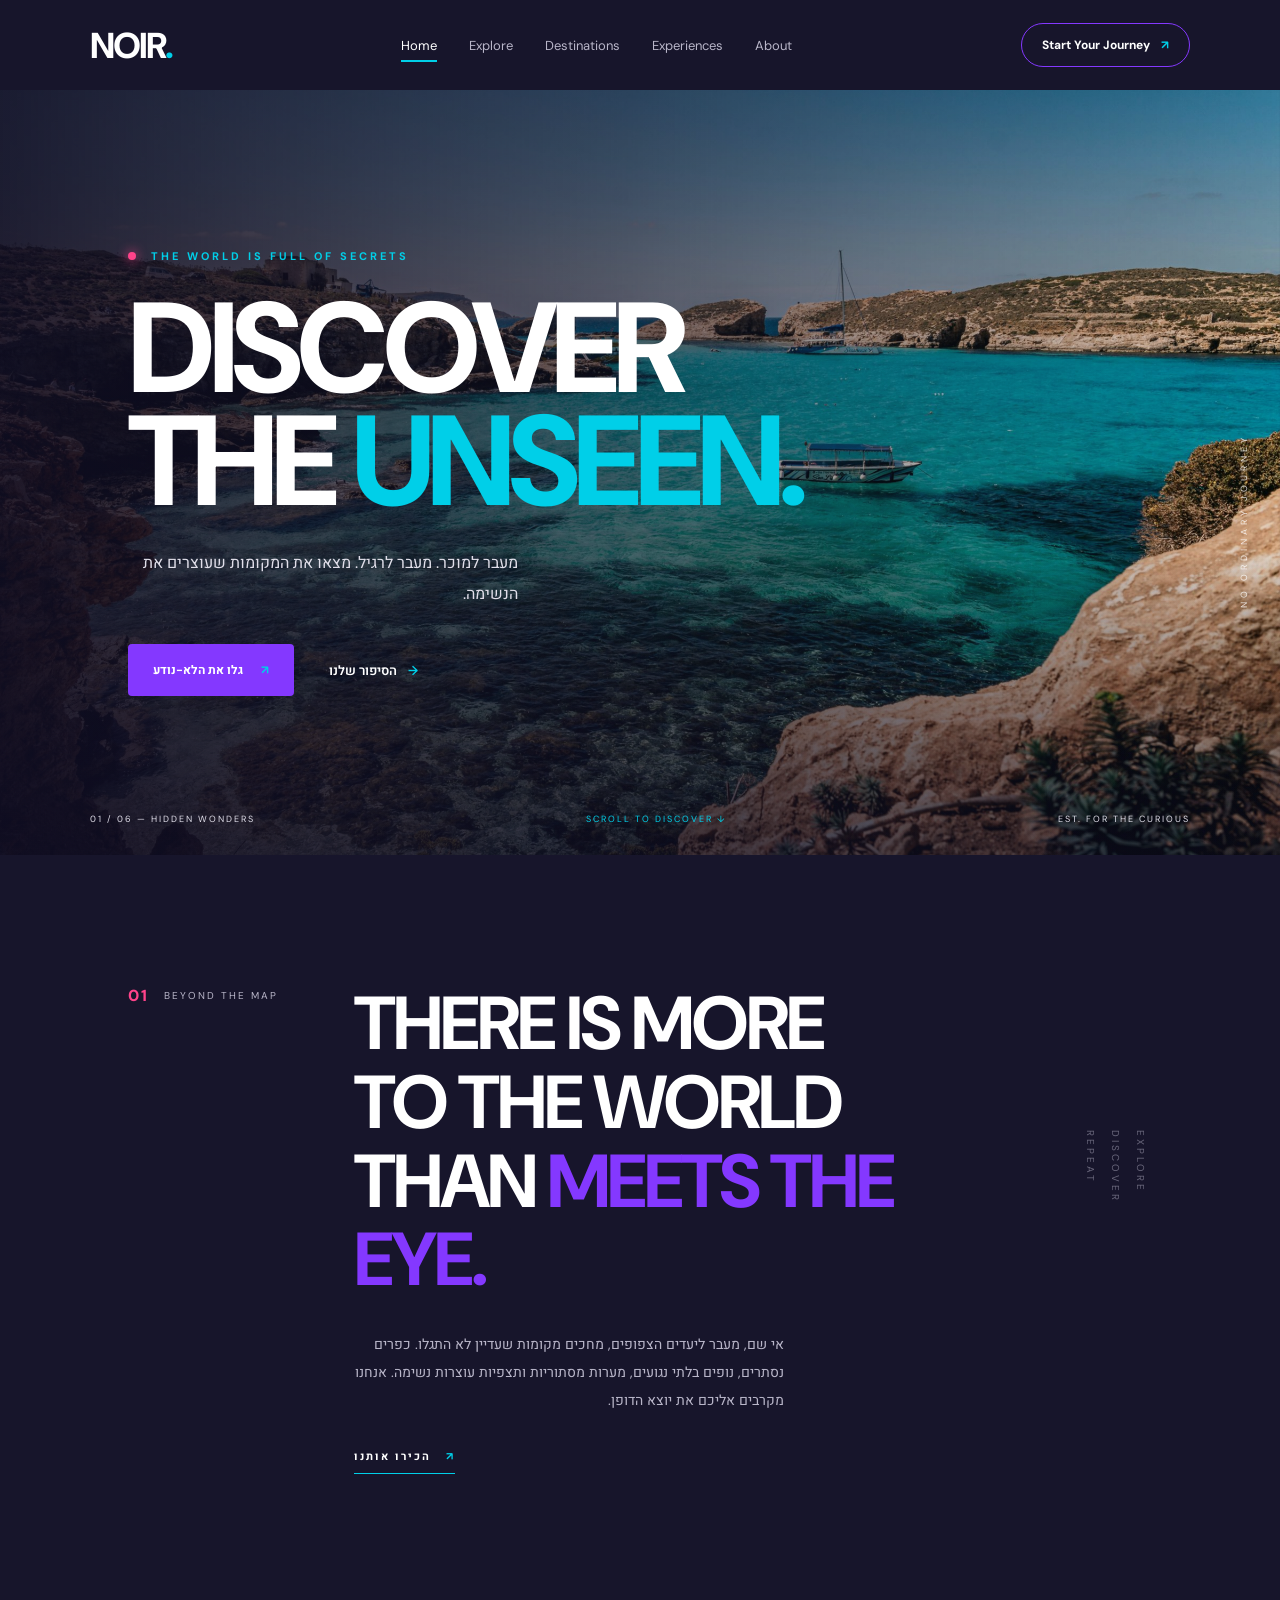
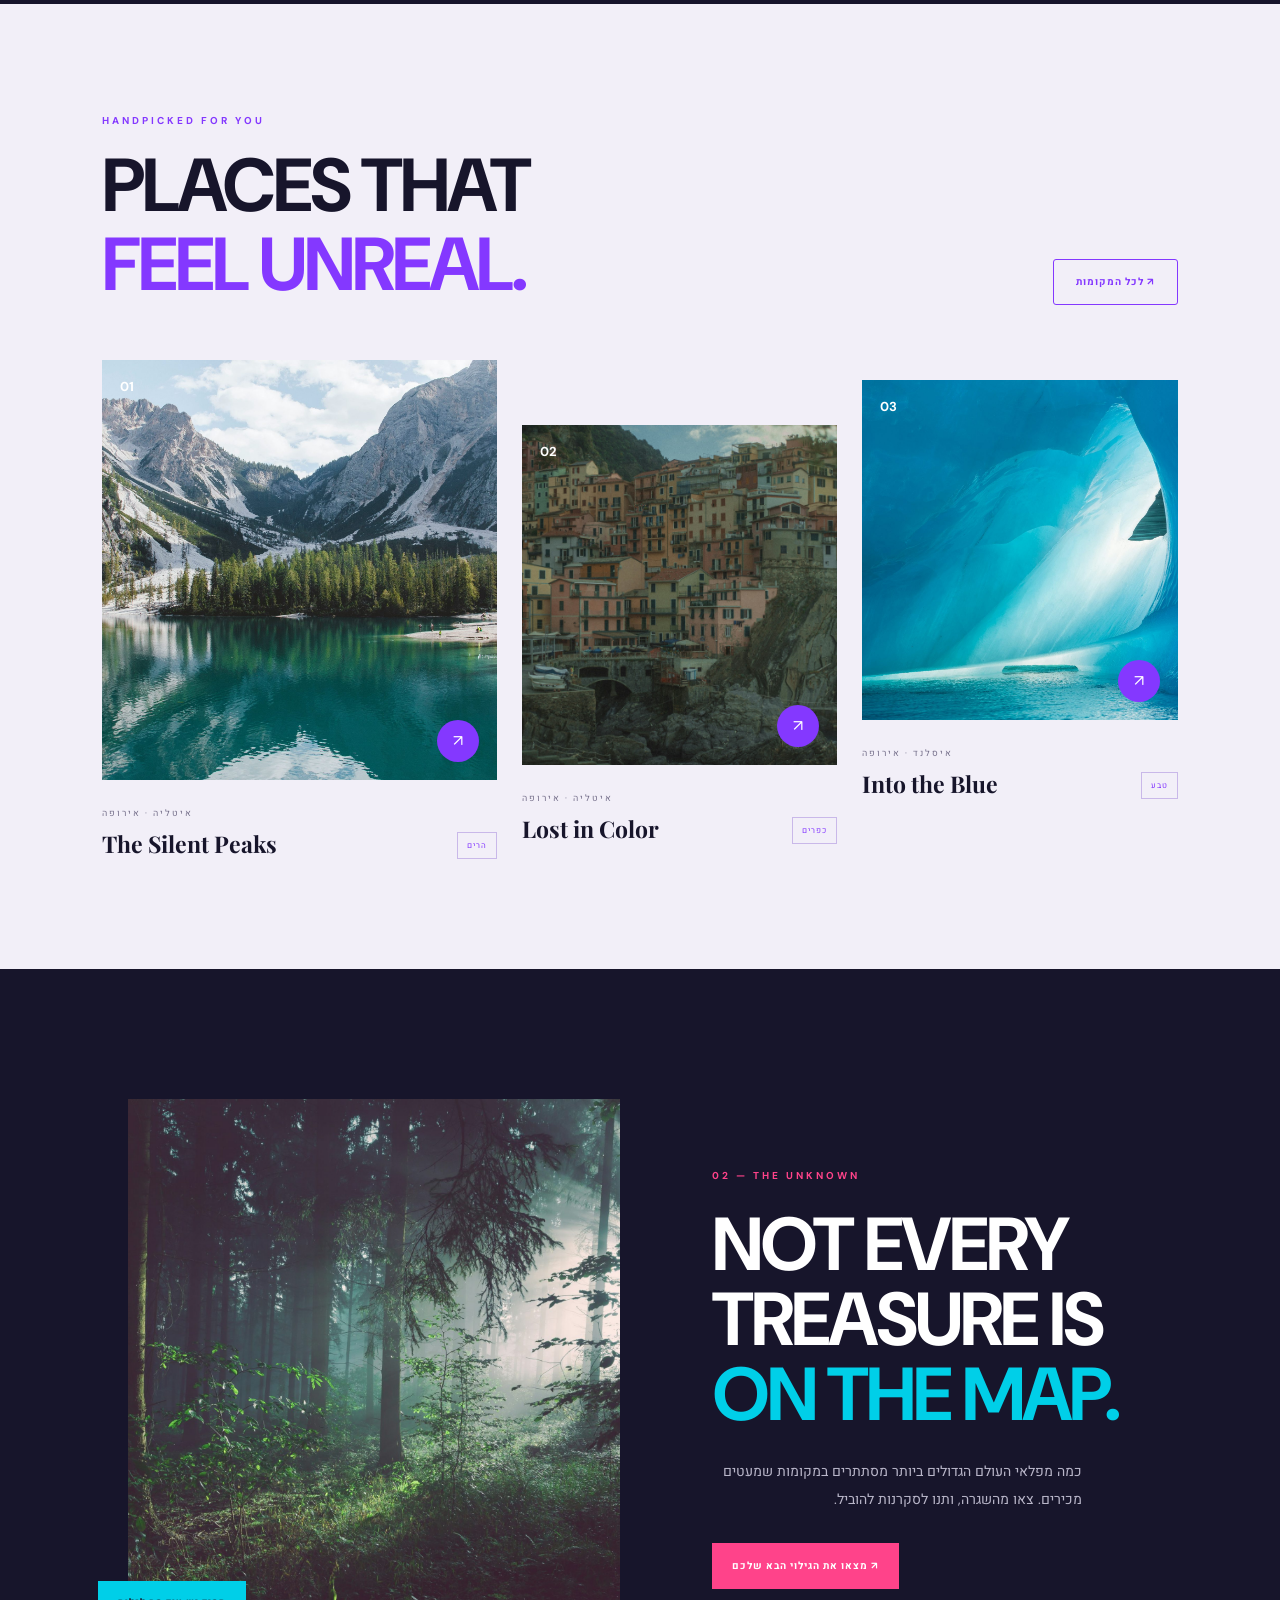
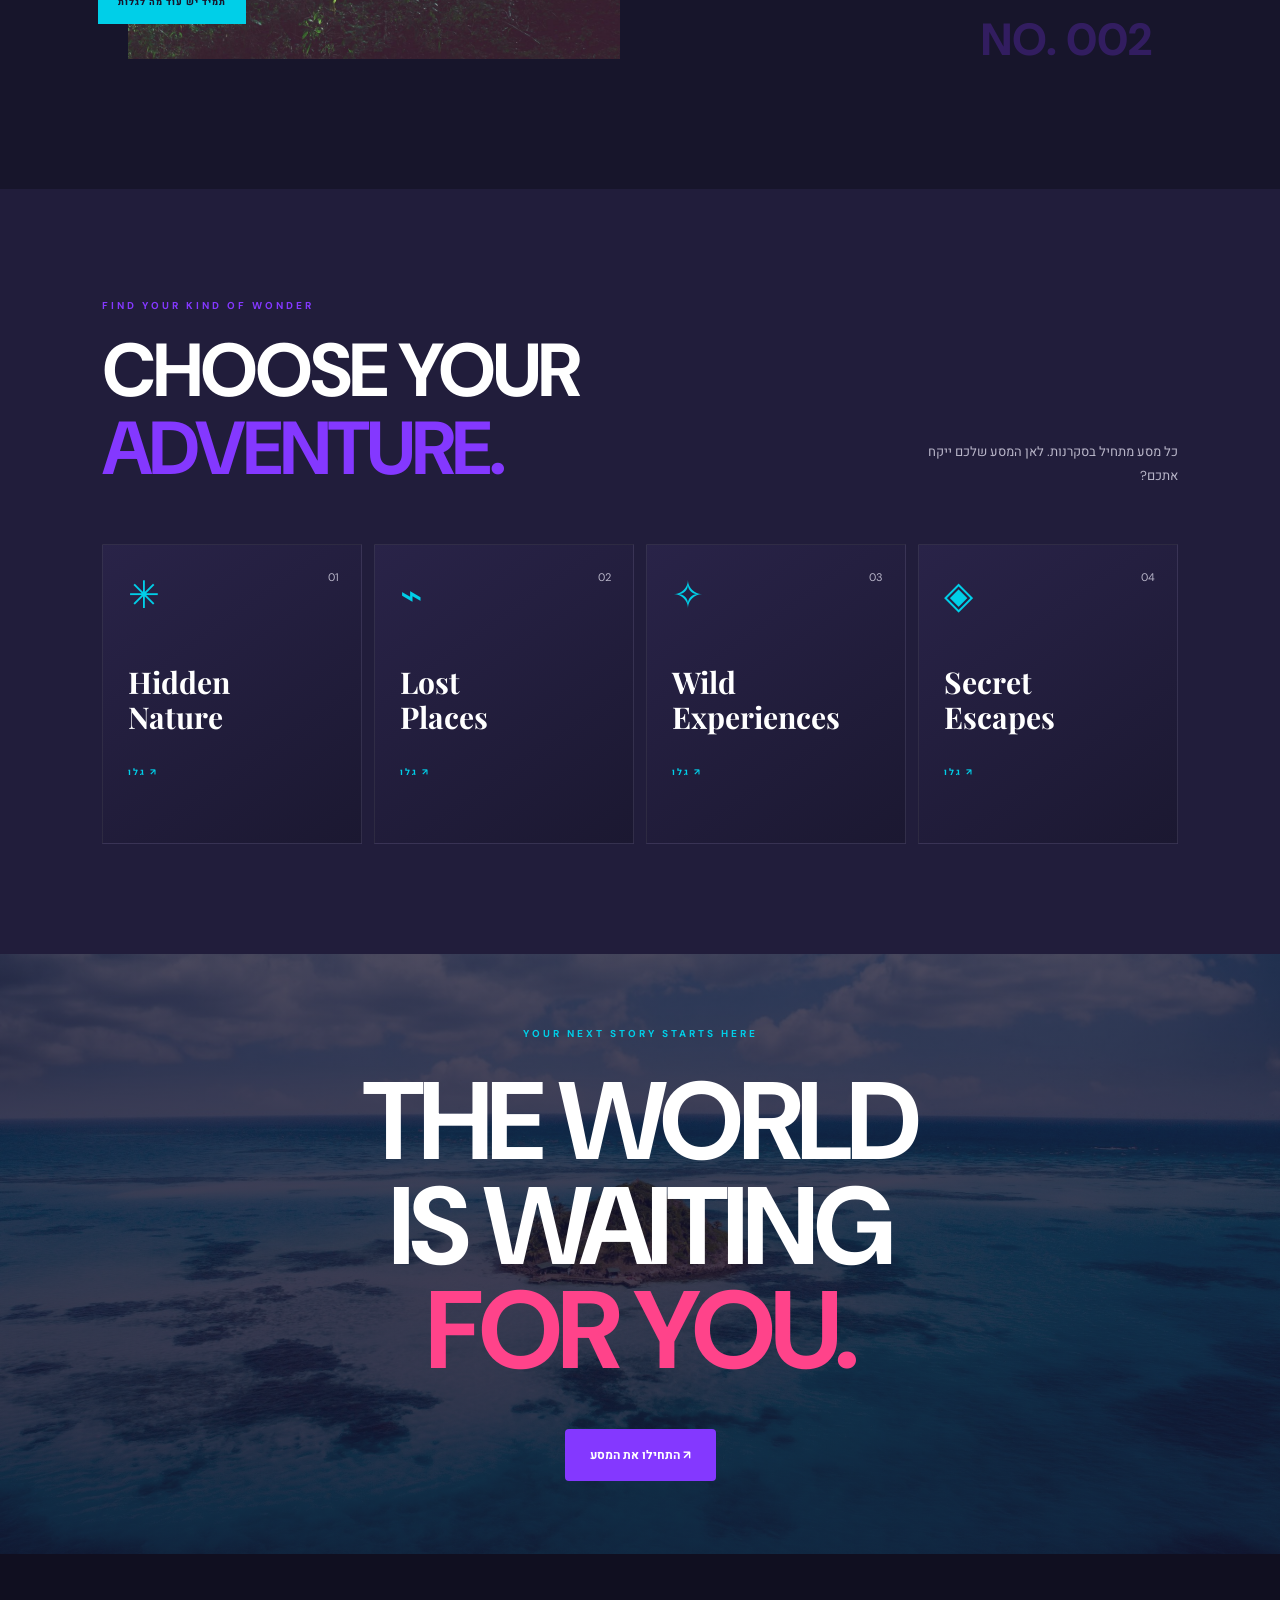
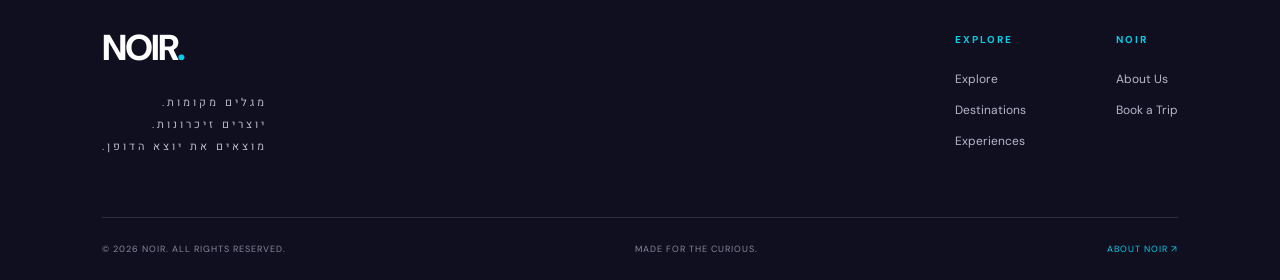
==== index.html @ 34026c44 "first commit" ====
<!DOCTYPE html>
<html lang="en" dir="ltr">

<head>
    <meta charset="UTF-8">
    <meta name="viewport" content="width=device-width, initial-scale=1.0">
    <title>NOIR | Discover the Unseen</title>

    <link rel="icon" href="favicon.ico">
    <link rel="preconnect" href="https://fonts.googleapis.com">
    <link rel="preconnect" href="https://fonts.gstatic.com" crossorigin>
    <link href="https://fonts.googleapis.com/css2?family=DM+Sans:wght@400;500;600;700;800&family=Playfair+Display:wght@600;700;800&family=Heebo:wght@400;500;600;700&display=swap" rel="stylesheet">
    <link rel="stylesheet" href="css/style.css">
    <link rel="stylesheet" href="css/home.css">
</head>

<body>

    <!-- HEADER -->
    <header class="site-header">

        <a href="index.html" class="logo">NOIR<span>.</span></a>

        <nav class="main-nav">
            <a href="index.html" class="active">Home</a>
            <a href="pages/explore.html">Explore</a>
            <a href="pages/destinations.html">Destinations</a>
            <a href="pages/experiences.html">Experiences</a>
            <a href="pages/about.html">About</a>
        </nav>

        <a href="pages/booking.html" class="header-button">Start Your Journey <span>↗</span></a>

    </header>

    <!-- MAIN -->
    <main>

        <!-- HERO SECTION -->
        <section class="hero">

            <img src="assets/images/hero-lagoon.jpg"
                 alt="A hidden turquoise lagoon surrounded by tropical cliffs"
                 class="hero-image">

            <div class="hero-overlay"></div>

            <div class="hero-content">

                <span class="hero-label">
                    <span class="live-dot"></span>
                    THE WORLD IS FULL OF SECRETS
                </span>

                <h1>
                    DISCOVER<br>
                    THE <span>UNSEEN.</span>
                </h1>

                <p dir="auto">מעבר למוכר. מעבר לרגיל. מצאו את המקומות שעוצרים את הנשימה.</p>

                <div class="hero-actions">

                    <a href="pages/explore.html" class="primary-button">
                        גלו את הלא-נודע <span>↗</span>
                    </a>

                    <a href="pages/about.html" class="text-button">
                        הסיפור שלנו <span>→</span>
                    </a>

                </div>

            </div>

            <div class="hero-bottom">

                <span>01 / 06 — HIDDEN WONDERS</span>

                <span class="scroll-indicator">
                    SCROLL TO DISCOVER ↓
                </span>

                <span>EST. FOR THE CURIOUS</span>

            </div>

            <div class="hero-side-text">
                NO ORDINARY JOURNEY
            </div>

        </section>


        <!-- INTRODUCTION -->
        <article class="intro-section">

            <div class="intro-small">
                <span class="section-number">01</span>
                <span>BEYOND THE MAP</span>
            </div>

            <div class="intro-content">

                <h2>
                    THERE IS MORE<br>
                    TO THE WORLD<br>
                    THAN <span>MEETS THE EYE.</span>
                </h2>

                <p dir="auto">אי שם, מעבר ליעדים הצפופים, מחכים מקומות שעדיין לא התגלו. כפרים נסתרים, נופים בלתי נגועים, מערות מסתוריות ותצפיות עוצרות נשימה. אנחנו מקרבים אליכם את יוצא הדופן.</p>

                <a href="pages/about.html" class="underline-link">
                    הכירו אותנו <span>↗</span>
                </a>

            </div>

            <div class="intro-decoration">
                <span>EXPLORE</span>
                <span>DISCOVER</span>
                <span>REPEAT</span>
            </div>

        </article>


        <!-- FEATURED DESTINATIONS -->
        <section class="destinations-section">

            <div class="section-heading">

                <div>
                    <span class="eyebrow">HANDPICKED FOR YOU</span>
                    <h2>PLACES THAT<br><span>FEEL UNREAL.</span></h2>
                </div>

                <a href="pages/destinations.html" class="outline-button">
                    לכל המקומות ↗
                </a>

            </div>


            <div class="destination-grid">

                <article class="destination-card card-large">

                    <a href="pages/destinations.html"
                       class="destination-image">

                        <img src="assets/images/dolomites.jpg"
                             alt="A beautiful mountain lake in the Dolomites">

                        <span class="image-number">01</span>

                        <span class="card-arrow">↗</span>

                    </a>

                    <div class="destination-info">
                        <div>
                            <span class="location">איטליה · אירופה</span>
                            <h3>The Silent Peaks</h3>
                        </div>

                        <span class="category-tag">הרים</span>
                    </div>

                </article>


                <article class="destination-card">

                    <a href="pages/destinations.html"
                       class="destination-image">

                        <img src="assets/images/hidden-village.jpg"
                             alt="A colorful village on a dramatic coastline">

                        <span class="image-number">02</span>

                        <span class="card-arrow">↗</span>

                    </a>

                    <div class="destination-info">
                        <div>
                            <span class="location">איטליה · אירופה</span>
                            <h3>Lost in Color</h3>
                        </div>

                        <span class="category-tag">כפרים</span>
                    </div>

                </article>


                <article class="destination-card">

                    <a href="pages/destinations.html"
                       class="destination-image">

                        <img src="assets/images/blue-cave.jpg"
                             alt="A mysterious blue underground cave">

                        <span class="image-number">03</span>

                        <span class="card-arrow">↗</span>

                    </a>

                    <div class="destination-info">
                        <div>
                            <span class="location">איסלנד · אירופה</span>
                            <h3>Into the Blue</h3>
                        </div>

                        <span class="category-tag">טבע</span>
                    </div>

                </article>

            </div>

        </section>


        <!-- MYSTERY SECTION -->
        <section class="mystery-section">

            <div class="mystery-image-wrapper">

                <img src="assets/images/forest.jpg"
                     alt="A mysterious green forest covered in mist">

                <span class="floating-label">
                    תמיד יש עוד מה לגלות
                </span>

            </div>

            <div class="mystery-content">

                <span class="eyebrow">02 — THE UNKNOWN</span>

                <h2>
                    NOT EVERY<br>
                    TREASURE IS<br>
                    <span>ON THE MAP.</span>
                </h2>

                <p dir="auto">כמה מפלאי העולם הגדולים ביותר מסתתרים במקומות שמעטים מכירים. צאו מהשגרה, ותנו לסקרנות להוביל.</p>

                <a href="pages/explore.html" class="pink-button">
                    מצאו את הגילוי הבא שלכם ↗
                </a>

                <div class="mystery-decoration">NO. 002</div>

            </div>

        </section>


        <!-- EXPLORE BY CATEGORY -->
        <section class="categories-section">

            <div class="section-heading category-heading">

                <div>
                    <span class="eyebrow">FIND YOUR KIND OF WONDER</span>
                    <h2>CHOOSE YOUR<br><span>ADVENTURE.</span></h2>
                </div>

                <p dir="auto">כל מסע מתחיל בסקרנות. לאן המסע שלכם ייקח אתכם?</p>

            </div>


            <ul class="category-grid">

                <li class="category-item">
<a href="pages/explore.html" class="category-card">

                    <div class="category-icon">✳</div>

                    <span class="category-index">01</span>

                    <h3>Hidden<br>Nature</h3>

                    <span class="category-link">גלו ↗</span>

                </a>
                </li>


                <li class="category-item">
<a href="pages/destinations.html" class="category-card">

                    <div class="category-icon">⌁</div>

                    <span class="category-index">02</span>

                    <h3>Lost<br>Places</h3>

                    <span class="category-link">גלו ↗</span>

                </a>
                </li>


                <li class="category-item">
<a href="pages/experiences.html" class="category-card">

                    <div class="category-icon">✧</div>

                    <span class="category-index">03</span>

                    <h3>Wild<br>Experiences</h3>

                    <span class="category-link">גלו ↗</span>

                </a>
                </li>


                <li class="category-item">
<a href="pages/experiences.html" class="category-card">

                    <div class="category-icon">◈</div>

                    <span class="category-index">04</span>

                    <h3>Secret<br>Escapes</h3>

                    <span class="category-link">גלו ↗</span>

                </a>
                </li>

            </ul>

        </section>


        <!-- FINAL CALL TO ACTION -->
        <section class="journey-section">

            <div class="journey-background"></div>

            <div class="journey-content">

                <span class="eyebrow">YOUR NEXT STORY STARTS HERE</span>

                <h2>
                    THE WORLD<br>
                    IS WAITING<br>
                    <span>FOR YOU.</span>
                </h2>

                <a href="pages/booking.html" class="primary-button">
                    התחילו את המסע ↗
                </a>

            </div>

        </section>

    </main>

    <!-- FOOTER -->
    <footer class="site-footer">

        <div class="footer-top">

            <div class="footer-brand">
                <a href="index.html" class="logo">NOIR<span>.</span></a>
                <p dir="auto">מגלים מקומות.<br>יוצרים זיכרונות.<br>מוצאים את יוצא הדופן.</p>
            </div>

            <div class="footer-links">
                <div>
                    <h4>EXPLORE</h4>
                    <a href="pages/explore.html">Explore</a>
                    <a href="pages/destinations.html">Destinations</a>
                    <a href="pages/experiences.html">Experiences</a>
                </div>
                <div>
                    <h4>NOIR</h4>
                    <a href="pages/about.html">About Us</a>
                    <a href="pages/booking.html">Book a Trip</a>
                </div>
            </div>

        </div>

        <div class="footer-bottom">
            <span>© 2026 NOIR. ALL RIGHTS RESERVED.</span>
            <span>MADE FOR THE CURIOUS.</span>
            <a href="pages/about.html">ABOUT NOIR ↗</a>
        </div>

    </footer>

</body>
</html>
---- css/style.css ----
/* ==============================
   NOIR - SHARED STYLES (all pages)
================================ */

:root {
    --night: #17152B;
    --night-light: #211D3B;
    --purple: #8438FF;
    --cyan: #00CFE8;
    --pink: #FF438A;
    --white: #FFFFFF;
    --muted: #B9B6C9;
    --lime: #D7FF3F;
}

* {
    margin: 0;
    padding: 0;
    box-sizing: border-box;
}

html {
    scroll-behavior: smooth;
}

body {
    background-color: var(--night);
    color: var(--white);
    font-family: 'DM Sans', 'Heebo', sans-serif;
    overflow-x: hidden;
}

a {
    text-decoration: none;
    color: inherit;
}

img {
    display: block;
    max-width: 100%;
}

section {
    position: relative;
}

/* ==============================
   HEADER
================================ */

.site-header {
    width: 100%;
    min-height: 90px;
    padding: 0 7%;
    display: flex;
    align-items: center;
    justify-content: space-between;
    gap: 30px;
    background-color: var(--night);
    position: relative;
     position: sticky;
    top: 0;
    z-index: 1000;
}

.logo {
    font-size: 36px;
    font-weight: 800;
    letter-spacing: -2px;
}

.logo span {
    color: var(--cyan);
}

.main-nav {
    display: flex;
    align-items: center;
    gap: 32px;
}

.main-nav a {
    font-size: 13px;
    color: var(--muted);
    transition: color 0.3s ease;
    position: relative;
}

.main-nav a::after {
    content: "";
    position: absolute;
    width: 0;
    height: 2px;
    background-color: var(--cyan);
    bottom: -8px;
    left: 0;
    transition: width 0.3s ease;
}

.main-nav a:hover,
.main-nav a.active {
    color: var(--white);
}

.main-nav a:hover::after,
.main-nav a.active::after {
    width: 100%;
}

.header-button {
    padding: 13px 20px;
    border: 1px solid var(--purple);
    border-radius: 30px;
    font-size: 12px;
    font-weight: 700;
    transition: 0.3s ease;
}

.header-button span {
    color: var(--cyan);
    margin-left: 8px;
}

.header-button:hover {
    background-color: var(--purple);
    transform: translateY(-3px);
}
.site-header .active {
    color: var(--white);
}

/* ==============================
   TYPOGRAPHY HELPERS
================================ */

.eyebrow {
    display: block;
    color: var(--cyan);
    font-size: 10px;
    font-weight: 700;
    letter-spacing: 3px;
    margin-bottom: 20px;
}

/* ==============================
   BUTTONS
================================ */

.primary-button {
    display: inline-flex;
    align-items: center;
    gap: 18px;
    background-color: var(--purple);
    padding: 17px 25px;
    border-radius: 4px;
    font-size: 12px;
    font-weight: 700;
    transition: 0.3s ease;
}

.primary-button span {
    color: var(--cyan);
}

.primary-button:hover {
    background-color: var(--pink);
    transform: translateY(-4px);
    box-shadow: 0 10px 30px rgba(255, 67, 138, 0.25);
}

.outline-button {
    padding: 15px 22px;
    border: 1px solid var(--purple);
    border-radius: 3px;
    color: var(--purple);
    font-size: 10px;
    letter-spacing: 1px;
    font-weight: 700;
    white-space: nowrap;
    transition: 0.3s ease;
}

.outline-button:hover {
    background-color: var(--purple);
    color: var(--white);
}

.pink-button {
    display: inline-block;
    padding: 16px 20px;
    background-color: var(--pink);
    color: var(--white);
    font-size: 10px;
    font-weight: 700;
    letter-spacing: 1px;
    transition: 0.3s ease;
}

.pink-button:hover {
    background-color: var(--cyan);
    color: var(--night);
    transform: translateY(-4px);
}

/* ==============================
   SECTION HEADING (shared by several pages)
================================ */

.section-heading {
    display: flex;
    justify-content: space-between;
    align-items: flex-end;
    gap: 30px;
    margin-bottom: 55px;
}

.section-heading .eyebrow {
    color: var(--purple);
    margin-bottom: 20px;
}

.section-heading h2 {
    font-size: clamp(40px, 6vw, 75px);
    line-height: 1.05;
    letter-spacing: -3px;
    margin-bottom: 0;
}

.section-heading h2 span {
    color: var(--purple);
}

.section-heading p {
    color: var(--muted);
    max-width: 300px;
    font-size: 13px;
    line-height: 1.9;
}

/* ==============================
   FOOTER
================================ */

.site-footer {
    padding: 70px 8% 25px;
    background-color: #100F20;
}

.footer-top {
    display: flex;
    justify-content: space-between;
    gap: 40px;
    padding-bottom: 60px;
}

.footer-brand p {
    color: var(--muted);
    font-size: 13px;
    line-height: 2;
    margin-top: 20px;
}

.footer-links {
    display: flex;
    gap: 90px;
}

.footer-links div {
    display: flex;
    flex-direction: column;
    gap: 15px;
}

.footer-links h4 {
    color: var(--cyan);
    font-size: 10px;
    letter-spacing: 2px;
    margin-bottom: 10px;
}

.footer-links a {
    color: var(--muted);
    font-size: 12px;
    transition: color 0.3s ease;
}

.footer-links a:hover {
    color: var(--pink);
}

.footer-bottom {
    display: flex;
    justify-content: space-between;
    align-items: center;
    flex-wrap: wrap;
    gap: 15px;
    padding-top: 25px;
    border-top: 1px solid rgba(255, 255, 255, 0.12);
    color: #89869B;
    font-size: 9px;
    letter-spacing: 1px;
}

.footer-bottom a {
    color: var(--cyan);
}
.site-footer .footer-top {
    align-items: center;
}

.site-footer .footer-top p {
    color: var(--muted);
    font-size: 11px;
    letter-spacing: 3px;
}

/* ==============================
   ANIMATIONS
================================ */

@keyframes fadeUp {

    from {
        opacity: 0;
        transform: translateY(35px);
    }

    to {
        opacity: 1;
        transform: translateY(0);
    }

}

/* ==============================
   RESPONSIVE - shared
================================ */

@media screen and (max-width: 1050px) {

    .site-header {
        padding: 20px 5%;
        flex-wrap: wrap;
    }

    .main-nav {
        gap: 18px;
    }

}


@media screen and (max-width: 700px) {

    .site-header {
        justify-content: center;
        gap: 20px;
        padding: 20px 5%;
    }

    .logo {
        font-size: 30px;
    }

    .main-nav {
        width: 100%;
        justify-content: center;
        flex-wrap: wrap;
        gap: 15px;
    }

    .main-nav a {
        font-size: 11px;
    }

    .header-button {
        display: none;
    }

    .section-heading {
        align-items: flex-start;
        flex-direction: column;
    }

    .section-heading h2 {
        font-size: 46px;
        letter-spacing: -2px;
    }

    .footer-top {
        flex-direction: column;
    }

    .footer-links {
        gap: 45px;
    }

    .footer-bottom {
        flex-direction: column;
        align-items: flex-start;
    }

}
---- css/home.css ----
/* ==============================
   NOIR - HOME PAGE
================================ */

/* ==============================
   HERO
================================ */

.hero {
    min-height: 650px;
    height: 85vh;
    max-height: 850px;
    position: relative;
    display: flex;
    align-items: center;
    overflow: hidden;
}

.hero-image {
    position: absolute;
    inset: 0;
    width: 100%;
    height: 100%;
    object-fit: cover;
    object-position: center;
    animation: heroZoom 12s ease-out forwards;
}

.hero-overlay {
    position: absolute;
    inset: 0;
    background:
        linear-gradient(
            90deg,
            rgba(15, 13, 34, 0.9) 0%,
            rgba(15, 13, 34, 0.55) 48%,
            rgba(15, 13, 34, 0.05) 100%
        ),
        linear-gradient(
            0deg,
            rgba(15, 13, 34, 0.55),
            transparent 40%
        );
}

.hero-content {
    position: relative;
    z-index: 2;
    width: 75%;
    margin-left: 10%;
    animation: fadeUp 1s ease both;
}
.hero-label {
    display: block;
    font-size: 11px;
    font-weight: 700;
    letter-spacing: 3px;
    color: var(--cyan);
}

.live-dot {
    display: inline-block;
    width: 8px;
    height: 8px;
    background-color: var(--pink);
    border-radius: 50%;
    margin-right: 9px;
    box-shadow: 0 0 12px var(--pink);
}

.hero h1 {
    font-size: clamp(65px, 10vw, 145px);
    line-height: 0.88;
    font-weight: 800;
    letter-spacing: -7px;
    margin: 30px 0;
}

.hero h1 span {
    color: var(--cyan);
}

.hero-content p {
    max-width: 390px;
    color: #E1DFEA;
    font-size: 16px;
    line-height: 1.9;
}

.hero-actions {
    display: flex;
    align-items: center;
    gap: 35px;
    margin-top: 35px;
}

.text-button {
    font-size: 13px;
    font-weight: 600;
    transition: color 0.3s ease;
}

.text-button span {
    color: var(--cyan);
    margin-left: 8px;
}

.text-button:hover {
    color: var(--pink);
}

.hero-bottom {
    position: absolute;
    bottom: 30px;
    left: 7%;
    right: 7%;
    display: flex;
    justify-content: space-between;
    align-items: center;
    z-index: 2;
    color: #E1DFEA;
    font-size: 9px;
    letter-spacing: 2px;
}

.scroll-indicator {
    color: var(--cyan);
}

.hero-side-text {
    position: absolute;
    right: 30px;
    top: 45%;
    writing-mode: vertical-rl;
    transform: rotate(180deg);
    font-size: 9px;
    letter-spacing: 4px;
    z-index: 2;
    color: #FFFFFF;
    opacity: 0.8;
}

/* ==============================
   INTRODUCTION
================================ */

.intro-section {
    padding: 130px 10%;
    display: flex;
    justify-content: space-between;
    align-items: flex-start;
    gap: 60px;
    overflow: hidden;
}

.intro-small {
    display: flex;
    align-items: center;
    gap: 15px;
    color: var(--muted);
    font-size: 10px;
    letter-spacing: 2px;
    white-space: nowrap;
}

.section-number {
    color: var(--pink);
    font-size: 16px;
    font-weight: 800;
}

.intro-content {
    max-width: 650px;
}
.intro-content h2 {
    font-size: clamp(40px, 6vw, 75px);
    line-height: 1.05;
    letter-spacing: -3px;
    margin-bottom: 30px;
}

.intro-content h2 span {
    color: var(--purple);
}

.intro-content p {
    max-width: 430px;
    color: var(--muted);
    font-size: 14px;
    line-height: 2;
    margin-bottom: 30px;
}

.underline-link {
    display: inline-block;
    padding-bottom: 8px;
    border-bottom: 1px solid var(--cyan);
    font-size: 11px;
    letter-spacing: 2px;
    font-weight: 700;
}

.underline-link span {
    color: var(--cyan);
    margin-left: 10px;
}

.intro-decoration {
    display: flex;
    flex-direction: column;
    gap: 12px;
    font-size: 10px;
    letter-spacing: 3px;
    color: var(--muted);
    opacity: 0.5;
    transform: rotate(90deg);
    transform-origin: center;
    margin-top: 150px;
}

/* ==============================
   FEATURED DESTINATIONS
================================ */

.destinations-section {
    background-color: #F2EFF8;
    color: var(--night);
    padding: 110px 8%;
}

.destination-grid {
    display: flex;
    gap: 25px;
    align-items: flex-start;
}

.destination-card {
    flex: 1 1 0;
}

.destination-card.card-large {
    flex: 1.25 1 0;
}

.destination-card:nth-child(2) {
    margin-top: 65px;
}

.destination-card:nth-child(3) {
    margin-top: 20px;
}
.destination-image {
    display: block;
    position: relative;
    height: 340px;
    overflow: hidden;
    background-color: var(--night-light);
}

.card-large .destination-image {
    height: 420px;
}

.destination-image img {
    width: 100%;
    height: 100%;
    object-fit: cover;
    transition: transform 0.7s ease;
}

.destination-card:hover .destination-image img {
    transform: scale(1.08);
}

.image-number {
    position: absolute;
    top: 18px;
    left: 18px;
    color: var(--white);
    font-size: 13px;
    font-weight: 700;
}

.card-arrow {
    position: absolute;
    bottom: 18px;
    right: 18px;
    display: flex;
    align-items: center;
    justify-content: center;
    width: 42px;
    height: 42px;
    border-radius: 50%;
    background-color: var(--purple);
    color: var(--white);
    transition: 0.3s ease;
}

.destination-card:hover .card-arrow {
    background-color: var(--cyan);
    color: var(--night);
    transform: rotate(45deg);
}

.destination-info {
    display: flex;
    justify-content: space-between;
    align-items: flex-end;
    gap: 10px;
    padding-top: 20px;
}

.location {
    font-size: 9px;
    letter-spacing: 2px;
    color: #77718C;
}

.destination-info h3 {
    font-family: 'Playfair Display', serif;
    font-size: 23px;
    margin-top: 7px;
}

.category-tag {
    color: var(--purple);
    border: 1px solid #C9B8E9;
    padding: 7px 9px;
    font-size: 8px;
    letter-spacing: 1px;
    white-space: nowrap;
}

/* ==============================
   MYSTERY SECTION
================================ */

.mystery-section {
    padding: 130px 10%;
    display: flex;
    align-items: center;
    gap: 9%;
}

.mystery-image-wrapper {
    width: 48%;
    height: 560px;
    position: relative;
}

.mystery-image-wrapper img {
    width: 100%;
    height: 100%;
    object-fit: cover;
}

.floating-label {
    position: absolute;
    bottom: 35px;
    left: -30px;
    padding: 15px 20px;
    background-color: var(--cyan);
    color: var(--night);
    font-size: 9px;
    letter-spacing: 1px;
    font-weight: 800;
}

.mystery-content {
    flex: 1;
    position: relative;
}

.mystery-content .eyebrow {
    color: var(--pink);
}

.mystery-content h2 {
    font-size: clamp(45px, 6vw, 75px);
    line-height: 1;
    letter-spacing: -3px;
    margin: 25px 0;
}

.mystery-content h2 span {
    color: var(--cyan);
}

.mystery-content p {
    color: var(--muted);
    font-size: 14px;
    line-height: 2;
    max-width: 370px;
    margin-bottom: 30px;
}

.pink-button {
    display: inline-block;
    padding: 16px 20px;
    background-color: var(--pink);
    color: var(--white);
    font-size: 10px;
    font-weight: 700;
    letter-spacing: 1px;
    transition: 0.3s ease;
}

.pink-button:hover {
    background-color: var(--cyan);
    color: var(--night);
    transform: translateY(-4px);
}

.mystery-decoration {
    position: absolute;
    right: 0;
    bottom: -80px;
    color: var(--purple);
    font-size: 45px;
    font-weight: 800;
    opacity: 0.25;
}

/* ==============================
   CATEGORIES
================================ */

.categories-section {
    padding: 110px 8%;
    background-color: var(--night-light);
}

.category-heading p {
    color: var(--muted);
    max-width: 270px;
    font-size: 13px;
    line-height: 1.9;
}

.category-grid {
    display: flex;
    flex-wrap: wrap;
    gap: 15px 1.2%;
    list-style: none;
}

.category-item {
    flex: 1 1 22%;
    display: flex;
}

.category-card {
    flex: 1;
    min-height: 300px;
    padding: 25px;
    position: relative;
    overflow: hidden;
    background: linear-gradient(
        145deg,
        #292348,
        #1B1831
    );
    border: 1px solid rgba(255, 255, 255, 0.08);
    transition: 0.4s ease;
}

.category-card:nth-child(2) {
    background: linear-gradient(145deg, #32204B, #1D1934);
}

.category-card:nth-child(3) {
    background: linear-gradient(145deg, #163C50, #1B1831);
}

.category-card:nth-child(4) {
    background: linear-gradient(145deg, #48203E, #1D1934);
}

.category-card:hover {
    transform: translateY(-12px);
    border-color: var(--cyan);
}

.category-icon {
    color: var(--cyan);
    font-size: 38px;
    margin-bottom: 45px;
}

.category-card:nth-child(even) .category-icon {
    color: var(--pink);
}

.category-index {
    position: absolute;
    right: 22px;
    top: 25px;
    color: var(--muted);
    font-size: 11px;
}

.category-card h3 {
    font-family: 'Playfair Display', serif;
    font-size: 30px;
    line-height: 1.15;
    margin-bottom: 25px;
}

.category-link {
    color: var(--cyan);
    font-size: 9px;
    letter-spacing: 2px;
    font-weight: 700;
}

/* ==============================
   JOURNEY SECTION
================================ */

.journey-section {
    min-height: 600px;
    display: flex;
    align-items: center;
    justify-content: center;
    text-align: center;
    overflow: hidden;
}

.journey-background {
    position: absolute;
    inset: 0;
    background:
        linear-gradient(
            rgba(19, 14, 42, 0.75),
            rgba(19, 14, 42, 0.85)
        ),
        url("../assets/images/tropical-island.jpg") center / cover;
    transition: transform 1s ease;
}

.journey-section:hover .journey-background {
    transform: scale(1.04);
}

.journey-content {
    position: relative;
    z-index: 2;
    padding: 60px 20px;
}

.journey-content .eyebrow {
    color: var(--cyan);
}

.journey-content h2 {
    font-size: clamp(55px, 9vw, 110px);
    line-height: 0.95;
    letter-spacing: -5px;
    margin: 30px 0;
}

.journey-content h2 span {
    color: var(--pink);
}

.journey-content .primary-button {
    margin-top: 15px;
}

/* ==============================
   ANIMATIONS
================================ */

@keyframes heroZoom {

    from {
        transform: scale(1.08);
    }

    to {
        transform: scale(1);
    }

}

/* ==============================
   RESPONSIVE - home
================================ */

@media screen and (max-width: 1050px) {

    .destination-grid {
        flex-wrap: wrap;
    }

    .destination-card,
    .destination-card.card-large {
        flex: 1 1 45%;
    }

    .destination-card:nth-child(2),
    .destination-card:nth-child(3) {
        margin-top: 0;
    }

    .card-large .destination-image,
    .destination-image {
        height: 340px;
    }

    .category-item {
        flex-basis: 47%;
    }

    .intro-decoration {
        display: none;
    }

}


@media screen and (max-width: 700px) {

    .hero {
        height: 700px;
        min-height: 600px;
    }

    .hero-content {
        width: 90%;
        margin-left: 5%;
    }

    .hero h1 {
        font-size: clamp(55px, 14vw, 90px);
        letter-spacing: -4px;
    }

    .hero-content p {
        font-size: 14px;
    }

    .hero-actions {
        flex-wrap: wrap;
        gap: 20px;
    }

    .hero-bottom {
        left: 5%;
        right: 5%;
        font-size: 8px;
    }

    .hero-bottom > span:last-child,
    .hero-side-text {
        display: none;
    }

    .intro-section {
        padding: 85px 7%;
        flex-direction: column;
        gap: 35px;
    }

    .intro-content h2 {
        font-size: 46px;
        letter-spacing: -2px;
    }

    .destinations-section,
    .categories-section {
        padding: 80px 6%;
    }

    .destination-grid {
        flex-direction: column;
        gap: 35px;
    }

    .destination-card,
    .destination-card.card-large {
        flex: none;
        width: 100%;
    }

    .destination-image,
    .card-large .destination-image {
        height: 350px;
    }

    .mystery-section {
        padding: 80px 7%;
        flex-direction: column;
        gap: 55px;
    }

    .mystery-image-wrapper {
        width: 100%;
        height: 400px;
    }

    .floating-label {
        left: 0;
        bottom: 20px;
    }

    .mystery-content h2 {
        font-size: 53px;
    }

    .mystery-decoration {
        display: none;
    }

    .category-grid {
        gap: 10px 2%;
    }

    .category-item {
        flex-basis: 47%;
    }

    .category-card {
        min-height: 250px;
        padding: 17px;
    }

    .category-card h3 {
        font-size: 25px;
    }

    .journey-section {
        min-height: 500px;
    }

    .journey-content h2 {
        font-size: 60px;
        letter-spacing: -3px;
    }

}
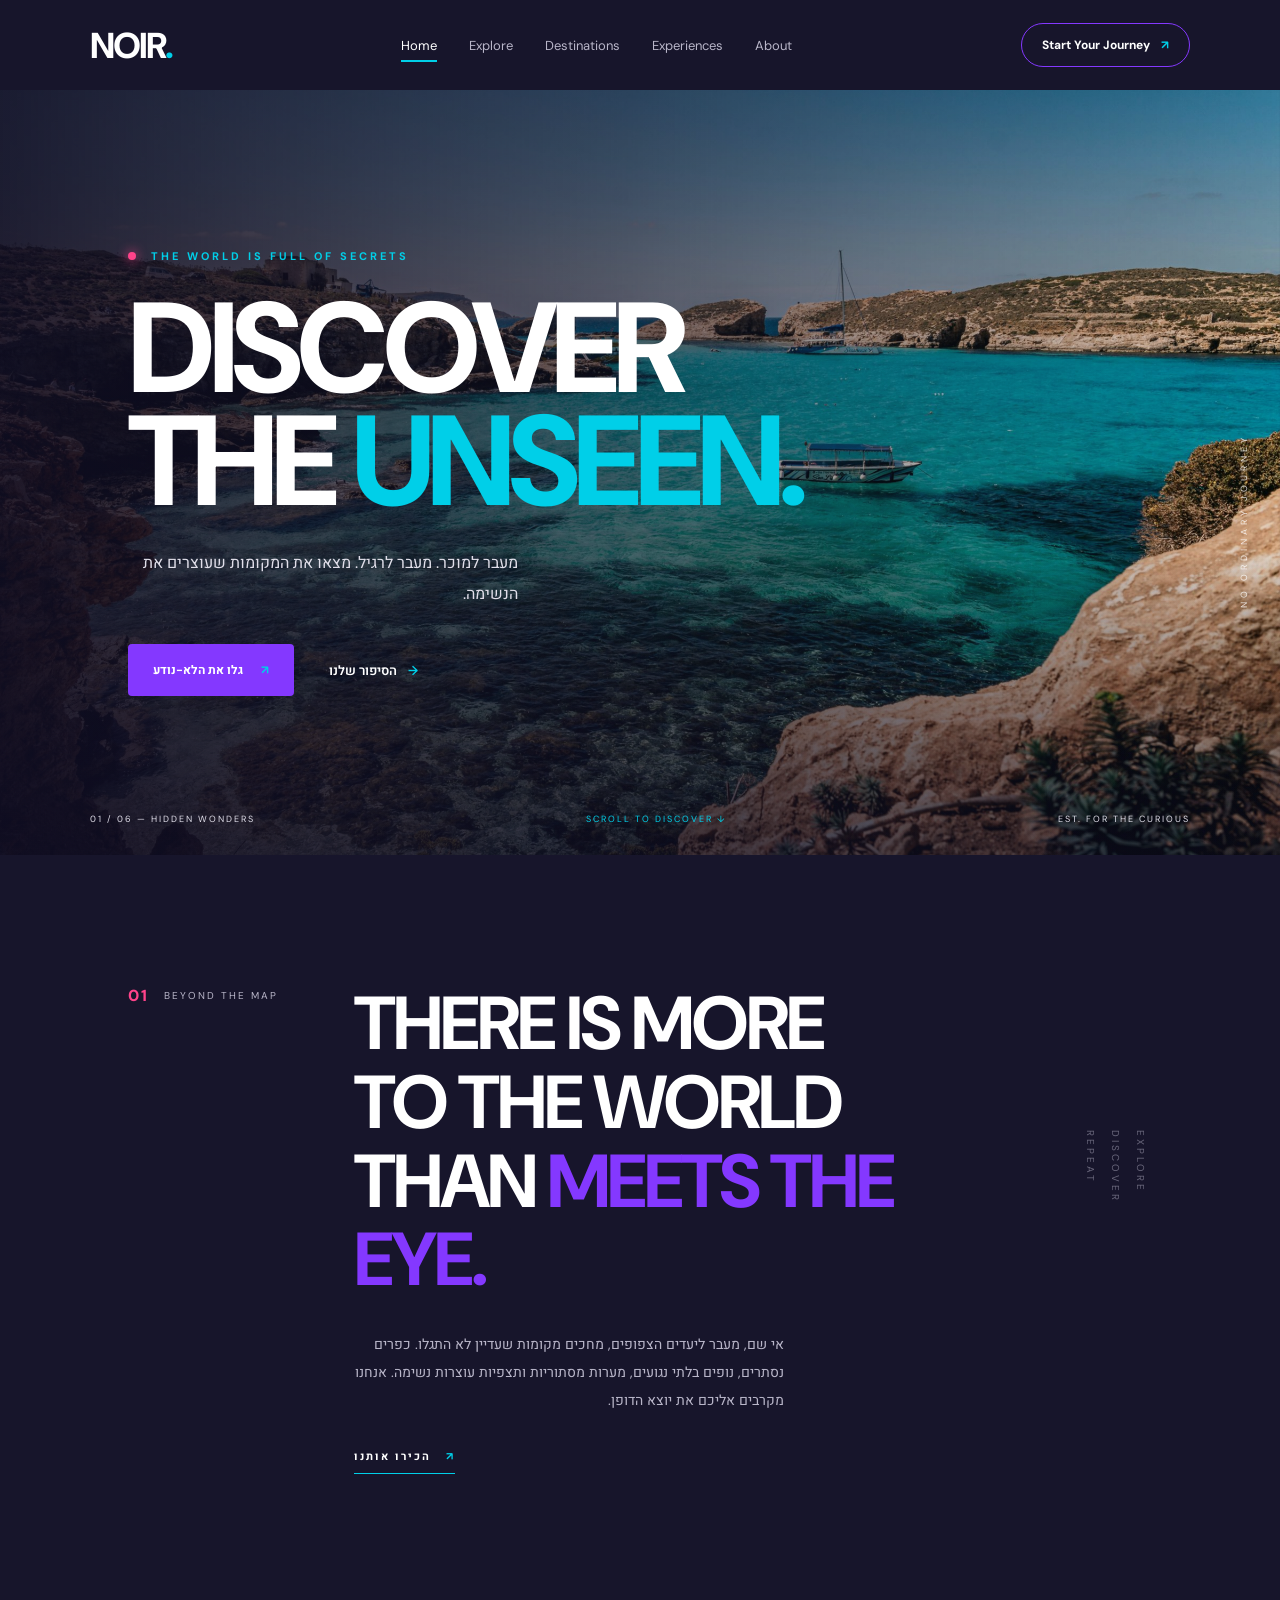
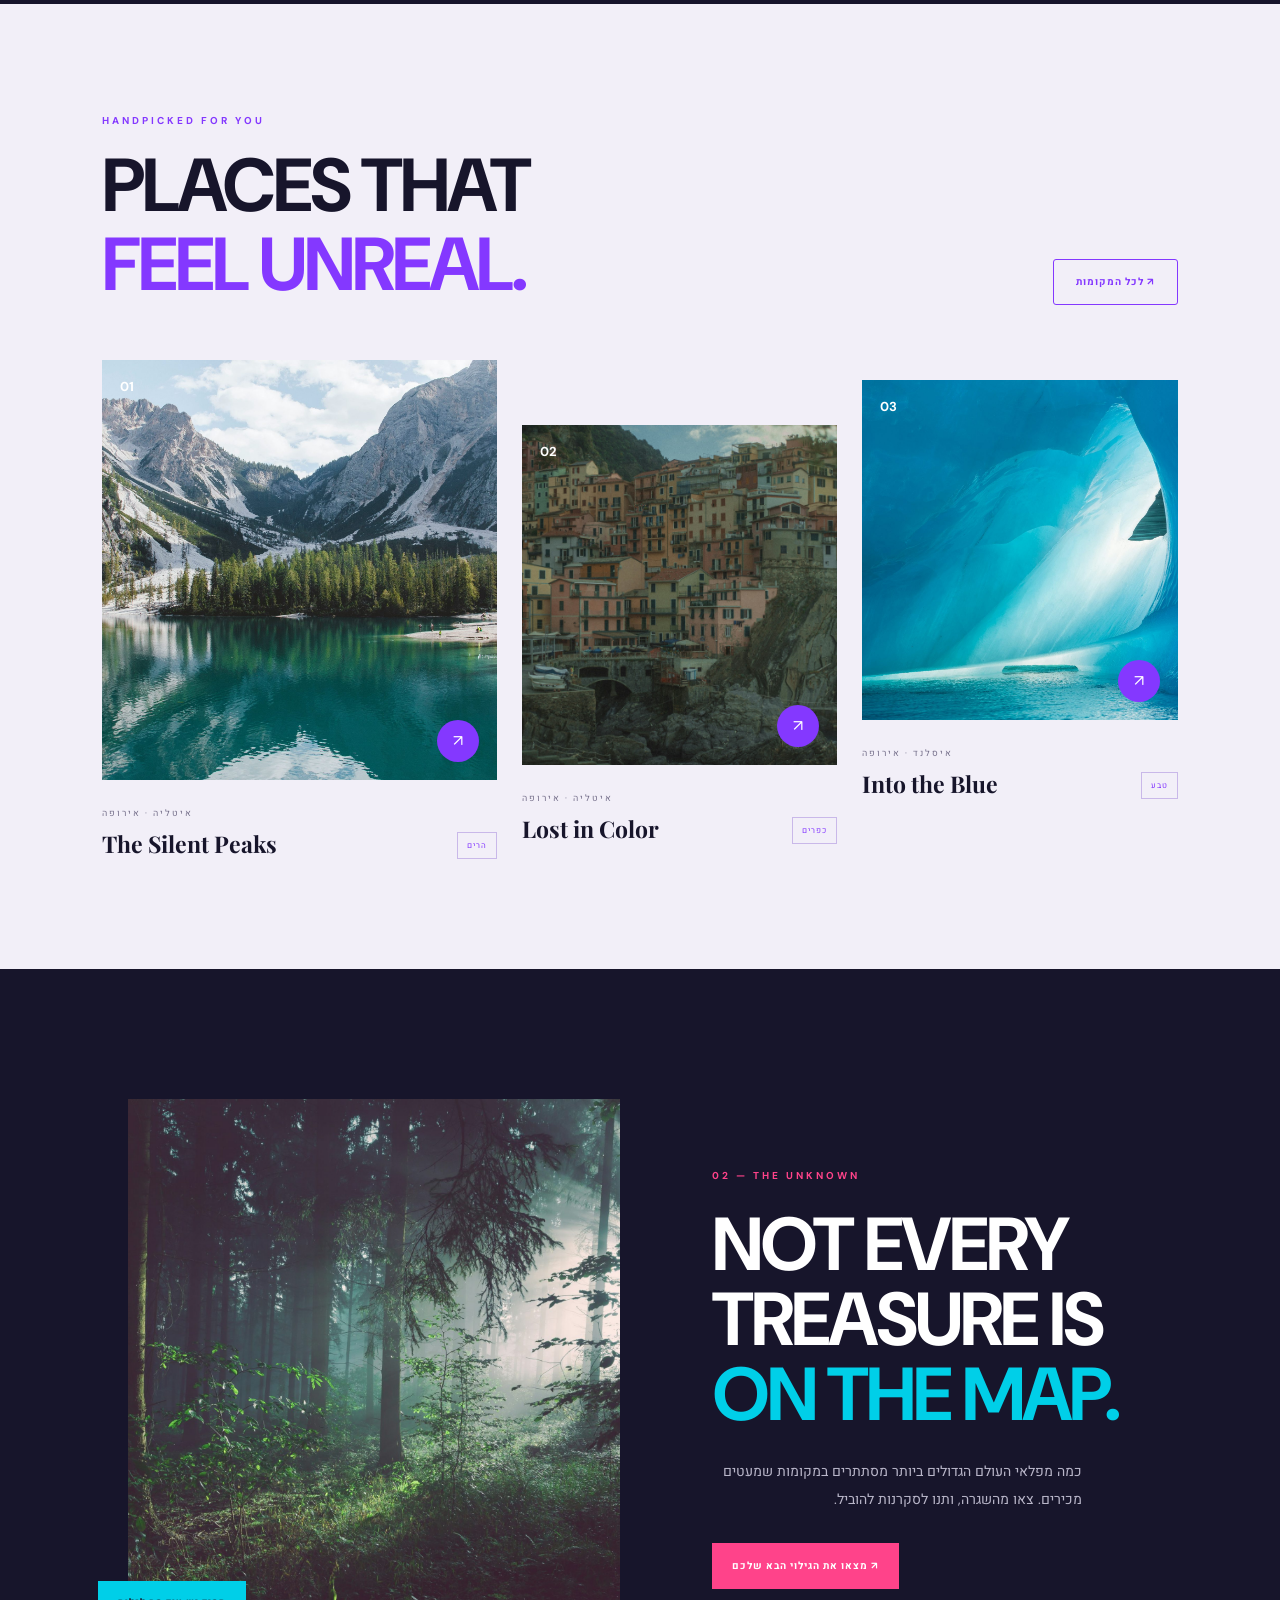
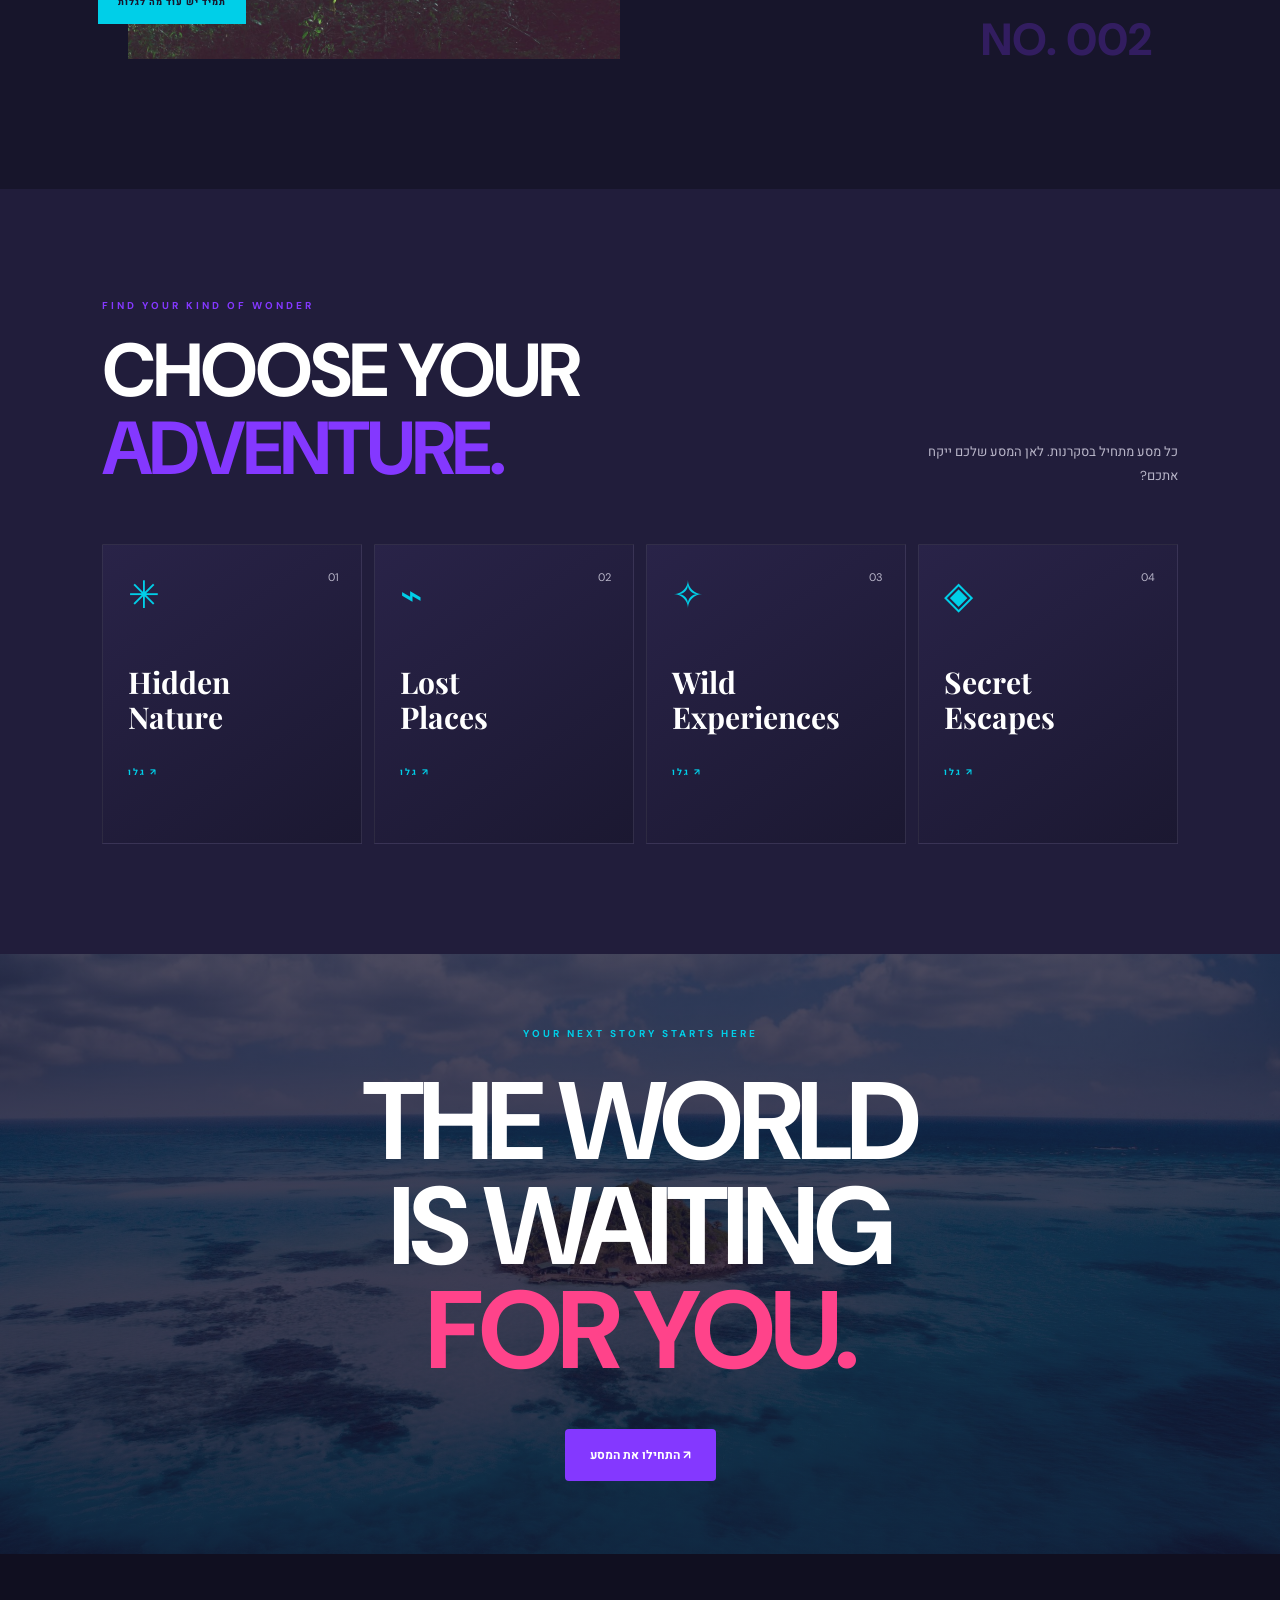
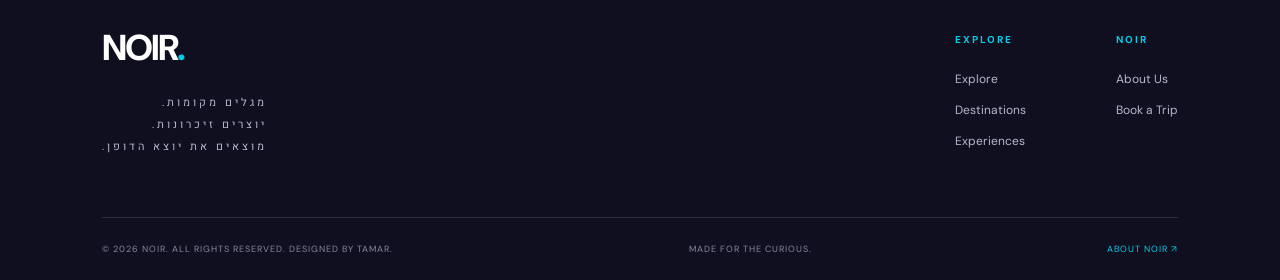
==== commit b735731c: "added designer name to footer" ====
--- a/index.html
+++ b/index.html
@@ -396,7 +396,7 @@
         </div>
 
         <div class="footer-bottom">
-            <span>© 2026 NOIR. ALL RIGHTS RESERVED.</span>
+            <span>© 2026 NOIR. ALL RIGHTS RESERVED. DESIGNED BY TAMAR.</span>
             <span>MADE FOR THE CURIOUS.</span>
             <a href="pages/about.html">ABOUT NOIR ↗</a>
         </div>
